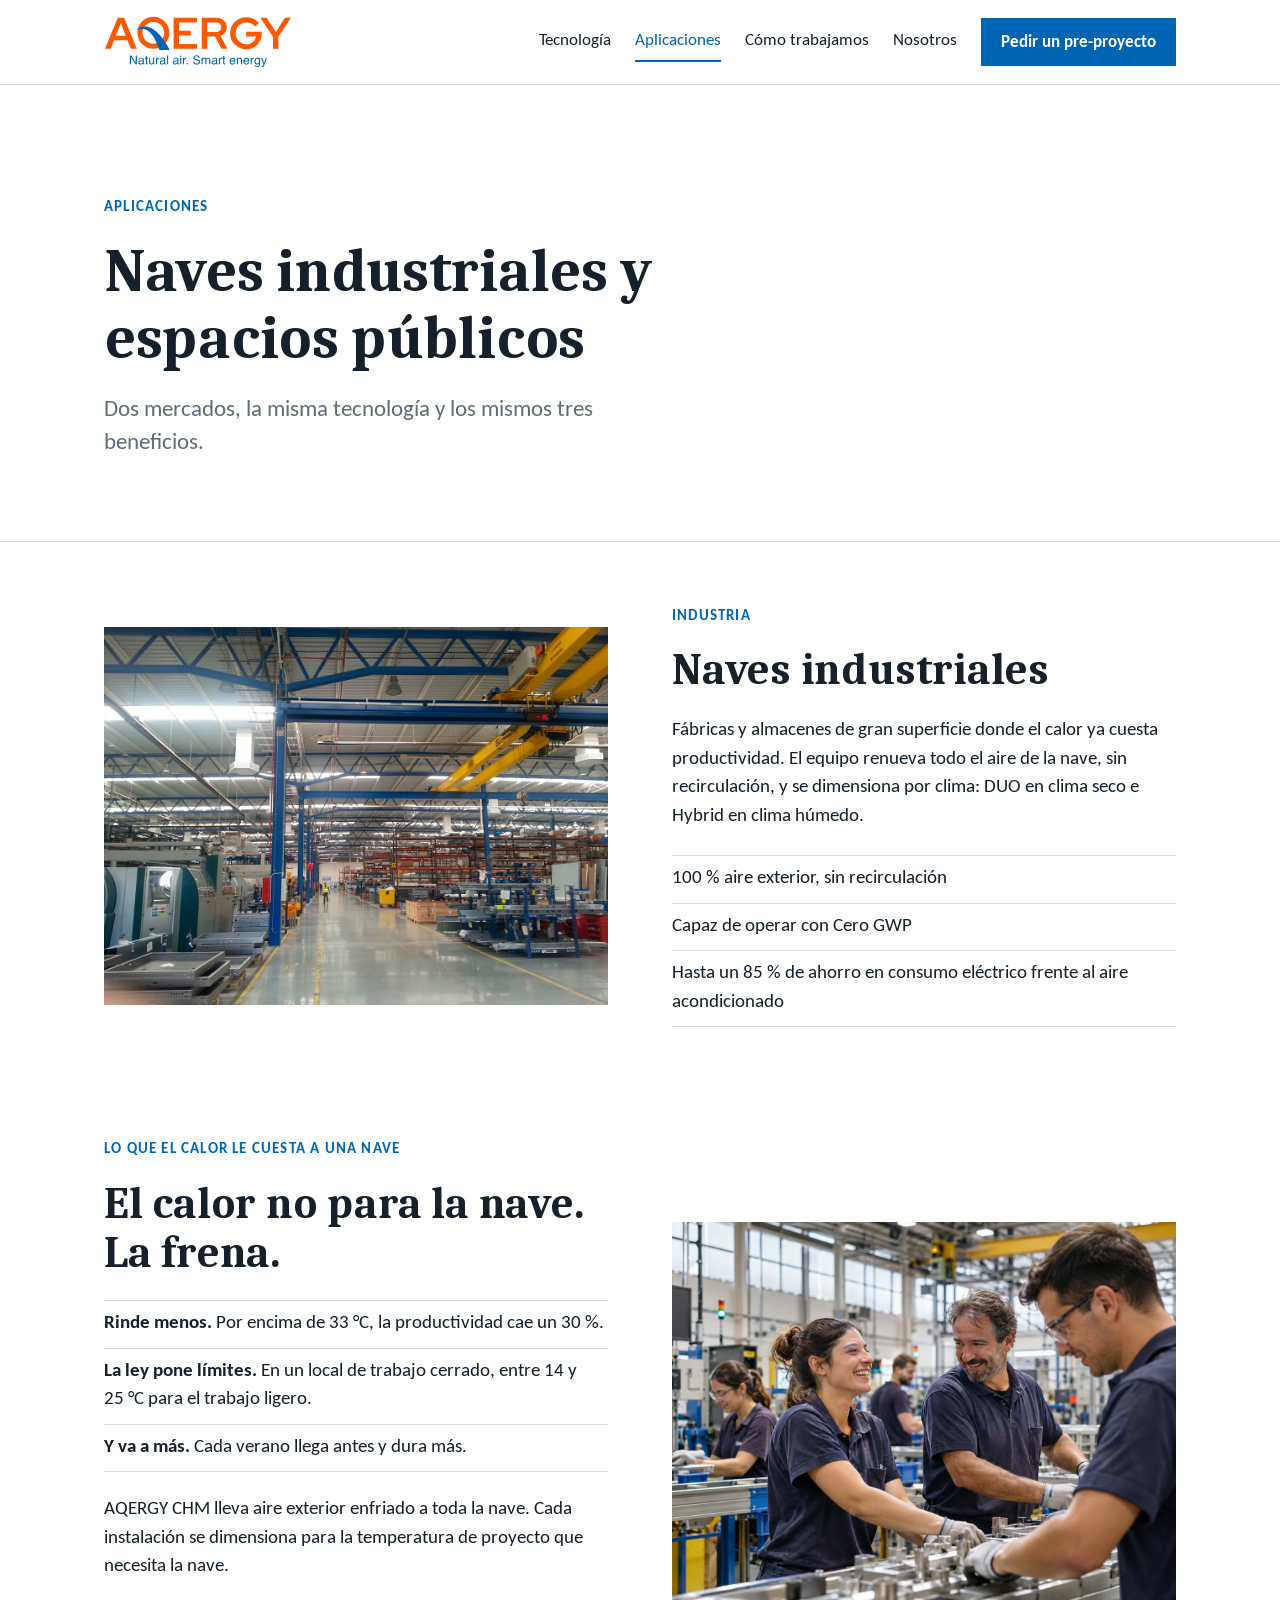
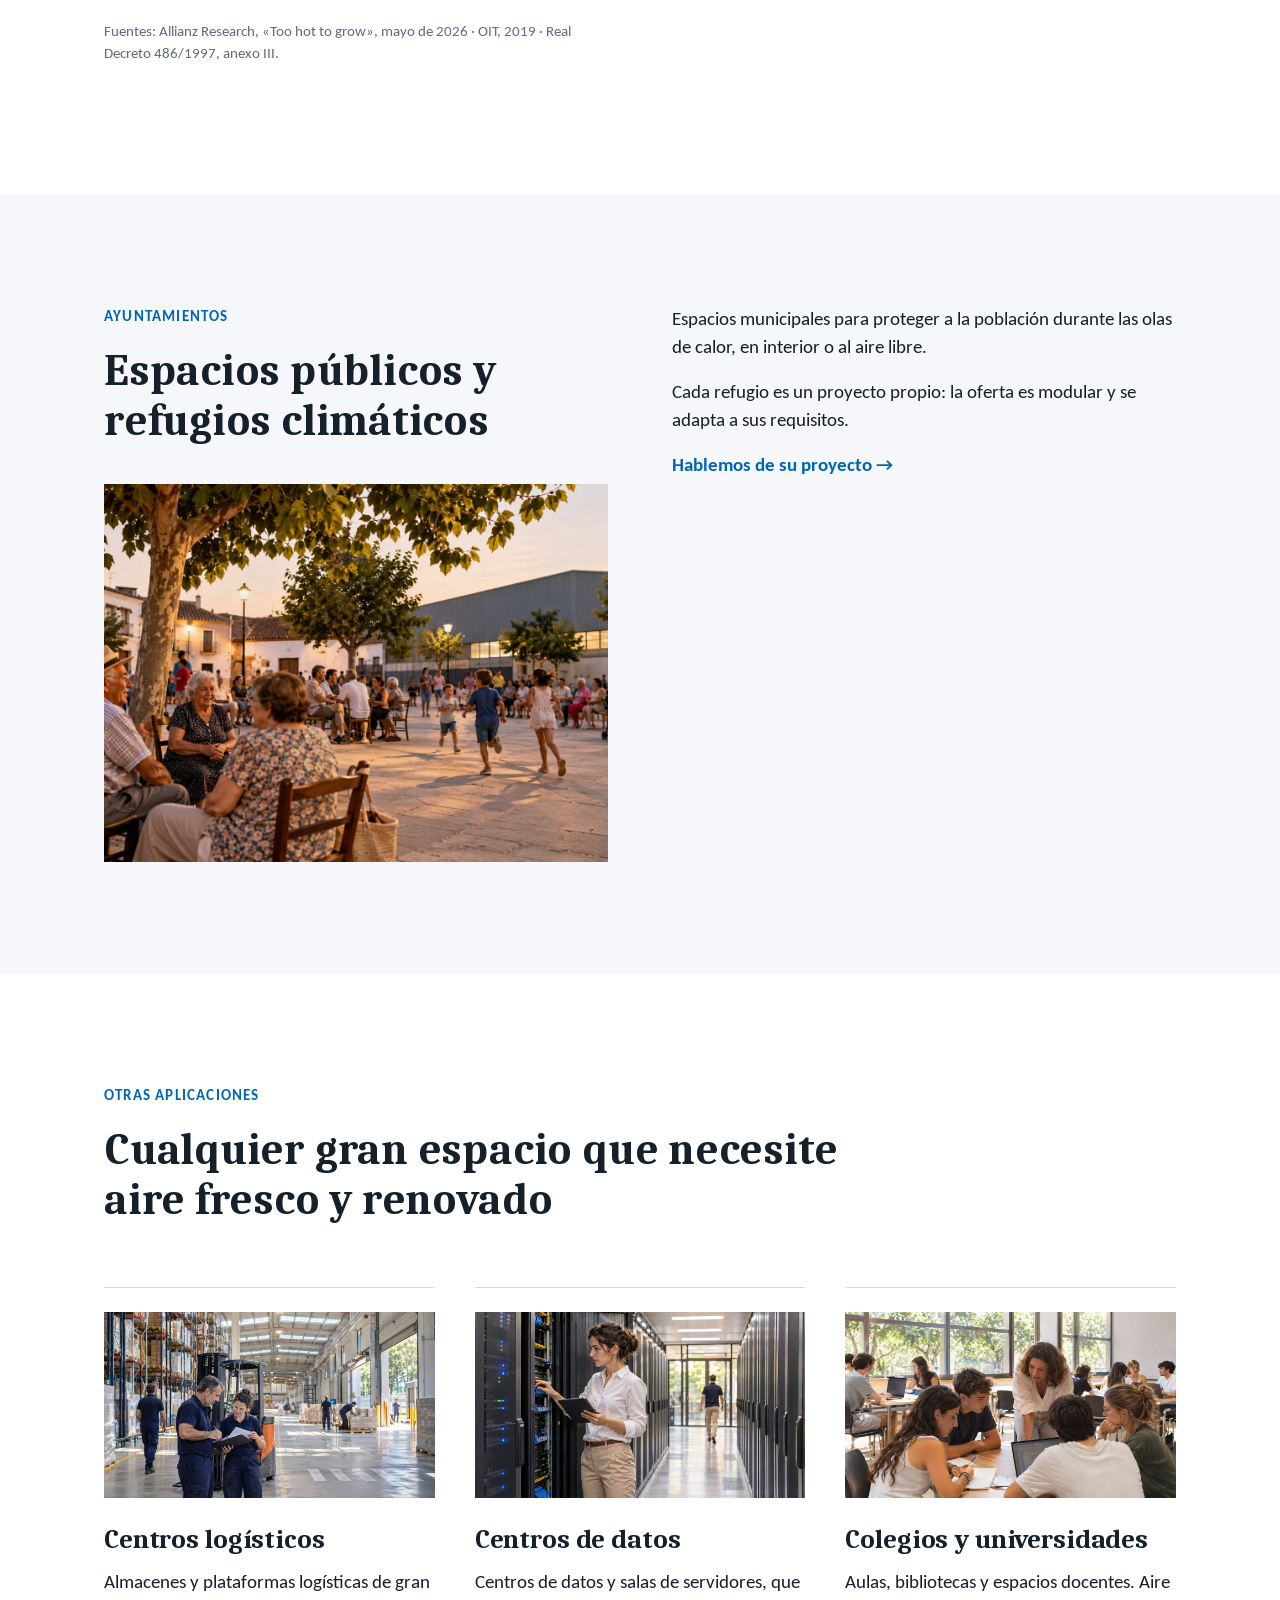
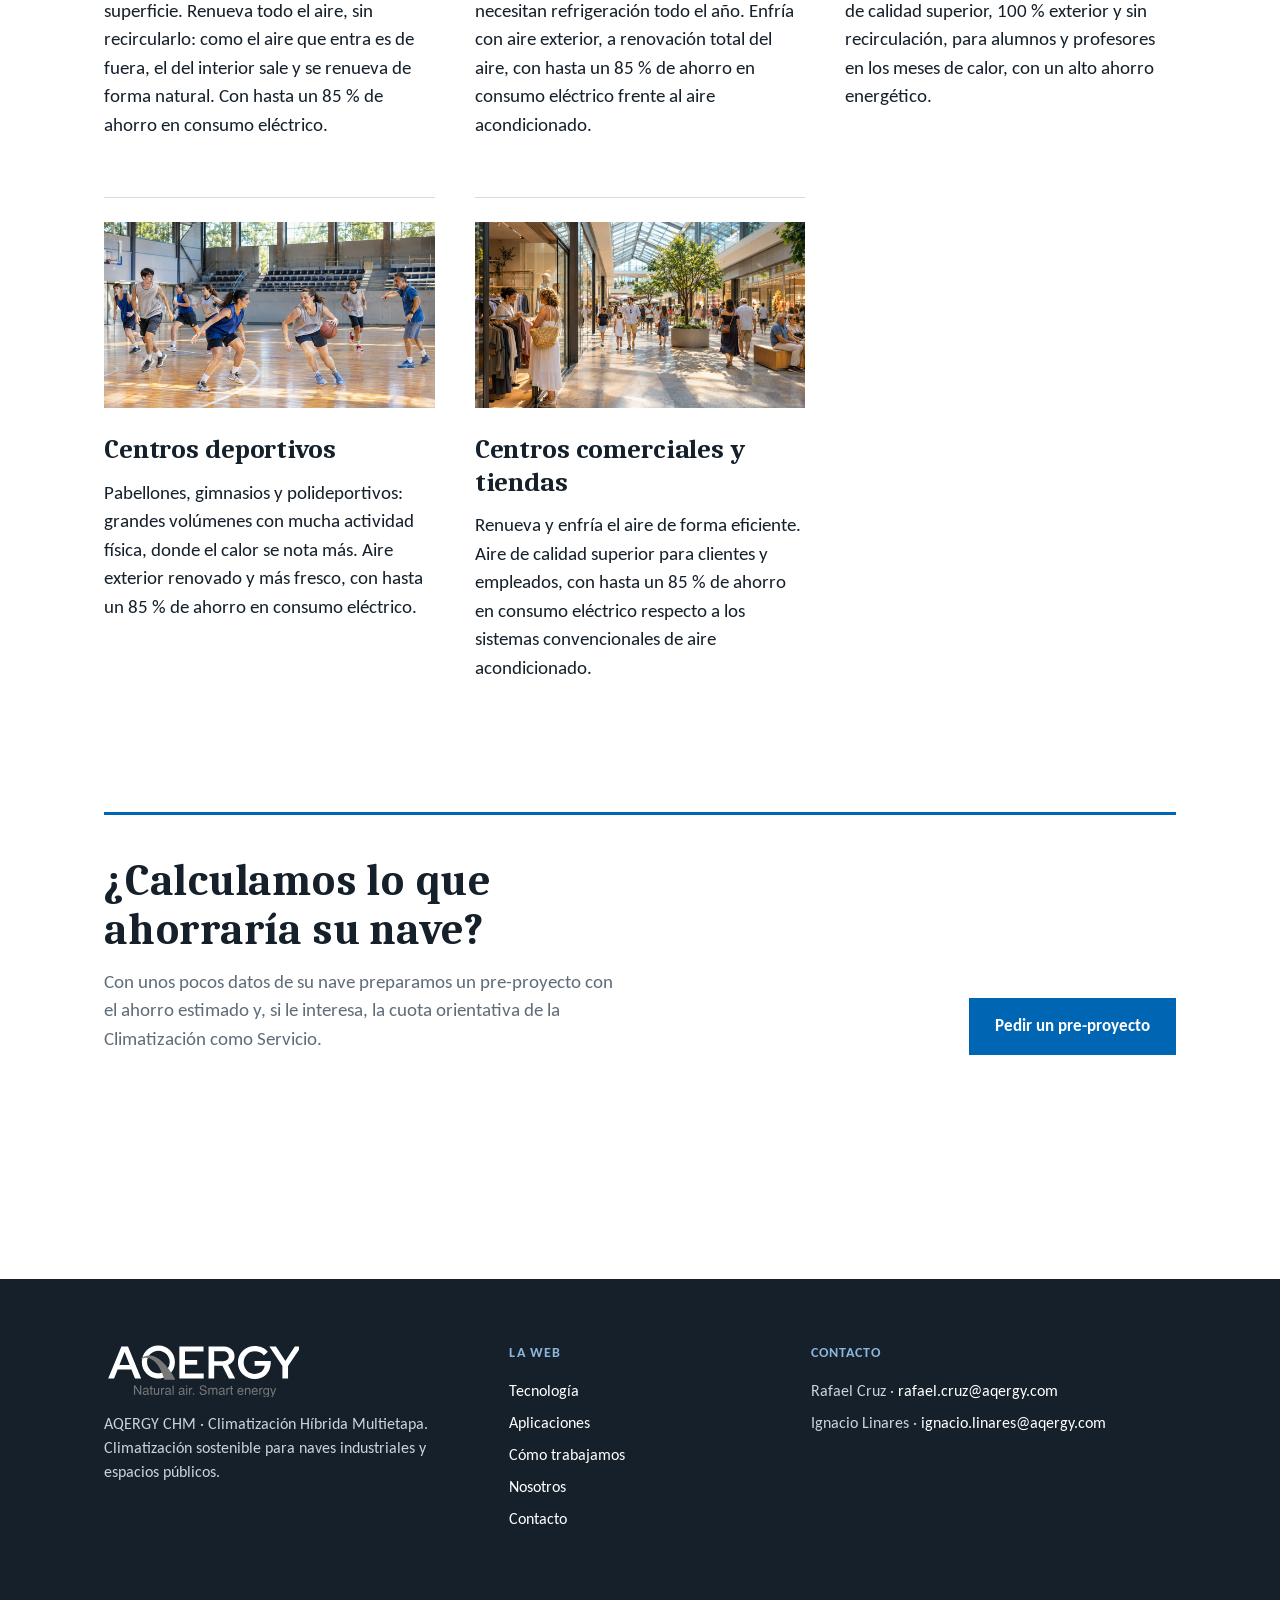
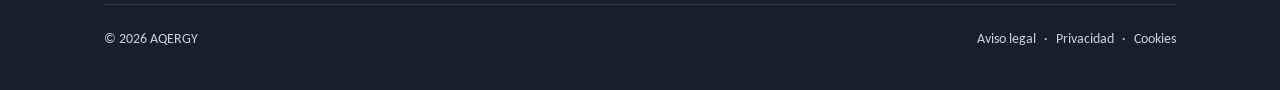
==== aplicaciones/index.html @ 518ebbd9 "Primera publicación de la web de AQERGY Co-Authored-By: Claude Opus 5.5 <noreply@anthropic.com>" ====
<!doctype html>
<html lang="es">
<head>
<meta charset="utf-8">
<meta name="viewport" content="width=device-width, initial-scale=1">
<title>Aplicaciones · AQERGY</title>
<meta name="description" content="Climatización sostenible para naves industriales y para espacios públicos y refugios climáticos.">
<link rel="canonical" href="https://aqergy.com/aplicaciones/">
<meta property="og:title" content="Aplicaciones · AQERGY">
<meta property="og:description" content="Climatización sostenible para naves industriales y para espacios públicos y refugios climáticos.">
<meta property="og:type" content="website">
<meta property="og:url" content="https://aqergy.com/aplicaciones/">
<meta property="og:image" content="https://aqergy.com/img/nave-cubierta-equipos.jpg">
<link rel="icon" href="/logos/favicon.svg" type="image/svg+xml">
<link rel="preload" href="/fonts/Caladea-Bold.woff2" as="font" type="font/woff2" crossorigin>
<link rel="preload" href="/fonts/Carlito-Regular.woff2" as="font" type="font/woff2" crossorigin>
<link rel="stylesheet" href="/css/aqergy.css">
</head>
<body>
<a class="salta" href="#contenido">Saltar al contenido</a>
<header class="cabecera">
  <div class="contenedor">
    <a class="marca" href="/" aria-label="AQERGY, inicio"><img src="/logos/aqergy-color.svg" alt="AQERGY · Natural air. Smart energy" width="188" height="52"></a>
    <button class="abre-menu" type="button" aria-expanded="false" aria-controls="menu">Menú</button>
    <nav class="menu" id="menu" aria-label="Principal">
      <a href="/tecnologia/">Tecnología</a>
      <a href="/aplicaciones/" aria-current="page">Aplicaciones</a>
      <a href="/como-trabajamos/">Cómo trabajamos</a>
      <a href="/nosotros/">Nosotros</a>
      <a class="boton" href="/contacto/">Pedir un pre-proyecto</a>
    </nav>
  </div>
</header>
<main id="contenido">
<section class="cabeza-pagina">
  <div class="contenedor">
    <p class="antetitulo">Aplicaciones</p>
    <h1>Naves industriales y espacios públicos</h1>
    <p class="entradilla">Dos mercados, la misma tecnología y los mismos tres beneficios.</p>
  </div>
</section>

<section class="seccion" id="naves">
  <div class="contenedor dos centro">
    <img class="foto-marco" src="/img/nave-interior.jpg" alt="Interior de una nave industrial de gran superficie" width="1200" height="900" loading="lazy">
    <div>
      <p class="antetitulo">Industria</p>
      <h2>Naves industriales</h2>
      <p style="margin-top:var(--space-3)">Fábricas y almacenes de gran superficie donde el calor ya cuesta productividad. El equipo renueva todo el aire de la nave, sin recirculación, y se dimensiona por clima: DUO en clima seco e Hybrid en clima húmedo.</p>
      <ul class="lista compacta" style="margin-top:var(--space-3)">
        <li>100 % aire exterior, sin recirculación</li>
        <li>Capaz de operar con Cero GWP</li>
        <li>Hasta un 85 % de ahorro en consumo eléctrico frente al aire acondicionado</li>
      </ul>
    </div>
  </div>
</section>

<section class="seccion">
  <div class="contenedor dos centro">
    <div>
      <p class="antetitulo">Lo que el calor le cuesta a una nave</p>
      <h2>El calor no para la nave. La frena.</h2>
      <ul class="lista compacta" style="margin-top:var(--space-3)">
        <li><strong>Rinde menos.</strong> Por encima de 33&nbsp;°C, la productividad cae un 30&nbsp;%.</li>
        <li><strong>La ley pone límites.</strong> En un local de trabajo cerrado, entre 14 y 25&nbsp;°C para el trabajo ligero.</li>
        <li><strong>Y va a más.</strong> Cada verano llega antes y dura más.</li>
      </ul>
      <p style="margin-top:var(--space-3)">AQERGY CHM lleva aire exterior enfriado a toda la nave. Cada instalación se dimensiona para la temperatura de proyecto que necesita la nave.</p>
      <p class="fuente">Fuentes: Allianz Research, «Too hot to grow», mayo de 2026 · OIT, 2019 · Real Decreto 486/1997, anexo III.</p>
    </div>
    <figure class="ilus">
      <img class="foto-marco" src="/img/ilus-equipo-a-gusto.jpg" alt="Un equipo de operarios trabaja a gusto en una nave" width="1448" height="1086" loading="lazy">
    </figure>
  </div>
</section>

<section class="seccion tinte" id="espacios-publicos">
  <div class="contenedor dos">
    <div>
      <p class="antetitulo">Ayuntamientos</p>
      <h2>Espacios públicos y refugios climáticos</h2>
      <figure class="ilus" style="margin-top:var(--space-4)">
        <img class="foto-marco" src="/img/ilus-plaza-verano.jpg" alt="Vecinos en una plaza en una tarde de verano" width="1600" height="900" loading="lazy">
      </figure>
    </div>
    <div>
      <p>Espacios municipales para proteger a la población durante las olas de calor, en interior o al aire libre.</p>
      <p>Cada refugio es un proyecto propio: la oferta es modular y se adapta a sus requisitos.</p>
      <a class="enlace-flecha" href="/contacto/">Hablemos de su proyecto</a>
    </div>
  </div>
</section>

<section class="seccion">
  <div class="contenedor">
    <div class="cabeza-seccion">
      <p class="antetitulo">Otras aplicaciones</p>
      <h2>Cualquier gran espacio que necesite aire fresco y renovado</h2>
    </div>
    <div class="tres">
      <div class="tarjeta" id="logistica">
        <img class="foto-tarjeta" src="/img/apl-logistica.jpg" alt="Dos operarios revisan un pedido junto a una carretilla en un centro logístico" width="1200" height="800" loading="lazy">
        <h3>Centros logísticos</h3>
        <p>Almacenes y plataformas logísticas de gran superficie. Renueva todo el aire, sin recircularlo: como el aire que entra es de fuera, el del interior sale y se renueva de forma natural. Con hasta un 85&nbsp;% de ahorro en consumo eléctrico.</p>
      </div>
      <div class="tarjeta" id="centros-de-datos">
        <img class="foto-tarjeta" src="/img/apl-centros-de-datos.jpg" alt="Una técnica revisa un armario de servidores en un centro de datos" width="1200" height="800" loading="lazy">
        <h3>Centros de datos</h3>
        <p>Centros de datos y salas de servidores, que necesitan refrigeración todo el año. Enfría con aire exterior, a renovación total del aire, con hasta un 85&nbsp;% de ahorro en consumo eléctrico frente al aire acondicionado.</p>
      </div>
      <div class="tarjeta" id="educacion">
        <img class="foto-tarjeta" src="/img/apl-educacion.jpg" alt="Estudiantes trabajan en grupo en un aula luminosa con su profesora" width="1200" height="800" loading="lazy">
        <h3>Colegios y universidades</h3>
        <p>Aulas, bibliotecas y espacios docentes. Aire de calidad superior, 100&nbsp;% exterior y sin recirculación, para alumnos y profesores en los meses de calor, con un alto ahorro energético.</p>
      </div>
      <div class="tarjeta" id="deporte">
        <img class="foto-tarjeta" src="/img/apl-deporte.jpg" alt="Un equipo de baloncesto entrena en un pabellón deportivo" width="1200" height="800" loading="lazy">
        <h3>Centros deportivos</h3>
        <p>Pabellones, gimnasios y polideportivos: grandes volúmenes con mucha actividad física, donde el calor se nota más. Aire exterior renovado y más fresco, con hasta un 85&nbsp;% de ahorro en consumo eléctrico.</p>
      </div>
      <div class="tarjeta" id="comercio">
        <img class="foto-tarjeta" src="/img/apl-comercio.jpg" alt="Gente paseando y comprando en la galería de un centro comercial" width="1200" height="800" loading="lazy">
        <h3>Centros comerciales y tiendas</h3>
        <p>Renueva y enfría el aire de forma eficiente. Aire de calidad superior para clientes y empleados, con hasta un 85&nbsp;% de ahorro en consumo eléctrico respecto a los sistemas convencionales de aire acondicionado.</p>
      </div>
    </div>
  </div>
</section>

<section class="seccion">
  <div class="contenedor">
    <div class="cierre">
      <div>
        <h2>¿Calculamos lo que ahorraría su nave?</h2>
        <p>Con unos pocos datos de su nave preparamos un pre-proyecto con el ahorro estimado y, si le interesa, la cuota orientativa de la Climatización como Servicio.</p>
      </div>
      <a class="boton" href="/contacto/">Pedir un pre-proyecto</a>
    </div>
  </div>
</section>

</main>
<footer class="pie">
  <div class="contenedor">
    <div class="rejilla-pie">
      <div>
        <img src="/logos/aqergy-blanco.svg" alt="AQERGY · Natural air. Smart energy" width="290" height="54">
        <p>AQERGY CHM · Climatización Híbrida Multietapa.<br>Climatización sostenible para naves industriales y espacios públicos.</p>
      </div>
      <div>
        <p class="titulo-pie">La web</p>
        <ul>
          <li><a href="/tecnologia/">Tecnología</a></li>
          <li><a href="/aplicaciones/">Aplicaciones</a></li>
          <li><a href="/como-trabajamos/">Cómo trabajamos</a></li>
          <li><a href="/nosotros/">Nosotros</a></li>
          <li><a href="/contacto/">Contacto</a></li>
        </ul>
      </div>
      <div>
        <p class="titulo-pie">Contacto</p>
        <ul>
          <li>Rafael Cruz · <a href="mailto:rafael.cruz@aqergy.com">rafael.cruz@aqergy.com</a></li>
          <li>Ignacio Linares · <a href="mailto:ignacio.linares@aqergy.com">ignacio.linares@aqergy.com</a></li>
        </ul>
      </div>
    </div>
    <div class="legal">
      <span>© 2026 AQERGY</span>
      <span class="enlaces-legales"><a href="/aviso-legal/">Aviso legal</a><a href="/privacidad/">Privacidad</a><a href="/cookies/">Cookies</a></span>
    </div>
  </div>
</footer>
<script src="/js/aqergy.js" defer></script>
</body>
</html>
---- css/aqergy.css ----
/* AQERGY · web aqergy.com
   Tokens del sistema de diseño AQERGY (claude.ai, 25/11/2026): maqueta editorial,
   Caladea en titulares y cifras, Carlito en el texto, azul de trabajo, un solo
   énfasis naranja por página, cajas rectas y filetes finos. */

/* Fuentes servidas desde la propia web (no desde Google): Caladea (Apache 2.0) y Carlito (SIL OFL 1.1). */
@font-face { font-family: Caladea; src: url("/fonts/Caladea-Regular.woff2") format("woff2"); font-weight: 400; font-style: normal; font-display: swap; }
@font-face { font-family: Caladea; src: url("/fonts/Caladea-Bold.woff2") format("woff2"); font-weight: 700; font-style: normal; font-display: swap; }
@font-face { font-family: Carlito; src: url("/fonts/Carlito-Regular.woff2") format("woff2"); font-weight: 400; font-style: normal; font-display: swap; }
@font-face { font-family: Carlito; src: url("/fonts/Carlito-Bold.woff2") format("woff2"); font-weight: 700; font-style: normal; font-display: swap; }

:root {
  --brand-orange: #fe5900;
  --brand-blue: #0065b3;
  --orange-text: #c24100;
  --orange-100: #ffeadf;
  --blue-300: #8db6dc;
  --blue-100: #eaf1f8;
  --surface-100: #ffffff;
  --surface-200: #f5f7fa;
  --hairline: #d3dce5;
  --ink: #15202b;
  --muted: #5f6d7a;
  --on-dark: #ffffff;

  --display: Caladea, Cambria, Georgia, serif;
  --body: Carlito, Calibri, Arial, sans-serif;

  --alto-cabecera: 84px;
  --space-1: 8px;
  --space-2: 16px;
  --space-3: 24px;
  --space-4: 40px;
  --space-5: 64px;
  --space-6: 112px;

  --ancho: 1200px;
  --gutter: clamp(16px, 5vw, 72px);
}

*, *::before, *::after { box-sizing: border-box; }
html { -webkit-text-size-adjust: 100%; scroll-behavior: smooth; }
body {
  margin: 0;
  background: var(--surface-100);
  color: var(--ink);
  font-family: var(--body);
  font-size: 19px;
  line-height: 1.5;
  -webkit-font-smoothing: antialiased;
}
img { max-width: 100%; height: auto; display: block; }
a { color: var(--brand-blue); text-underline-offset: 3px; }
a:hover { color: var(--ink); }
:focus-visible { outline: 3px solid var(--brand-blue); outline-offset: 3px; }

.contenedor { max-width: var(--ancho); margin: 0 auto; padding: 0 var(--gutter); }
.salta { position: absolute; left: -9999px; }
.salta:focus { left: var(--space-2); top: var(--space-2); background: var(--ink); color: var(--on-dark); padding: 8px 12px; z-index: 10; }

/* ---------- tipografía ---------- */
h1, h2, h3, .cifra { font-family: var(--display); font-weight: 700; line-height: 1.12; margin: 0; letter-spacing: -0.005em; }
h1 { font-size: clamp(36px, 5.2vw, 60px); }
h2 { font-size: clamp(30px, 3.8vw, 44px); }
h3 { font-size: clamp(22px, 2.2vw, 27px); line-height: 1.2; }
p { margin: 0 0 var(--space-2); }
.antetitulo {
  font-family: var(--body); font-weight: 700; font-size: 15px; letter-spacing: 0.08em;
  text-transform: uppercase; color: var(--brand-blue); margin: 0 0 var(--space-2);
}
.entradilla { font-size: clamp(20px, 1.8vw, 23px); line-height: 1.45; color: var(--muted); max-width: 46ch; }
.texto { max-width: 66ch; }
.nota { font-size: 15px; color: var(--muted); }

/* ---------- cabecera ---------- */
.cabecera { border-bottom: 1px solid var(--hairline); background: var(--surface-100); position: sticky; top: 0; z-index: 5; }
.cabecera .contenedor { display: flex; align-items: center; justify-content: space-between; height: var(--alto-cabecera); }
.marca img { height: 52px; width: auto; display: block; }
@media (max-width: 700px) { .marca img { height: 44px; } }
.menu { display: flex; gap: var(--space-3); align-items: center; }
.menu a { color: var(--ink); text-decoration: none; font-size: 17px; padding: 6px 0; border-bottom: 2px solid transparent; }
.menu a:hover { color: var(--brand-blue); }
.menu a[aria-current="page"] { color: var(--brand-blue); border-bottom-color: var(--brand-blue); }
.menu a.boton { border-bottom: 0; padding: 10px 18px; color: var(--on-dark); }
.menu a.boton:hover, .menu a.boton[aria-current="page"] { color: var(--on-dark); background: var(--ink); border-color: var(--ink); }
.abre-menu { display: none; background: none; border: 1px solid var(--hairline); padding: 8px 12px; font: 600 16px var(--body); color: var(--ink); cursor: pointer; }

@media (max-width: 900px) {
  .abre-menu { display: block; }
  .menu {
    display: none; position: absolute; top: var(--alto-cabecera); left: 0; right: 0; background: var(--surface-100);
    flex-direction: column; align-items: stretch; gap: 0; padding: var(--space-1) var(--gutter) var(--space-3);
    border-bottom: 1px solid var(--hairline);
  }
  .menu.abierto { display: flex; }
  .menu a { padding: 14px 0; border-bottom: 1px solid var(--hairline); font-size: 19px; }
  .menu a[aria-current="page"] { border-bottom-color: var(--hairline); }
  .menu a.boton { margin-top: var(--space-2); text-align: center; }
}

/* ---------- botones ---------- */
.boton {
  display: inline-block; background: var(--brand-blue); color: var(--on-dark); text-decoration: none;
  font-weight: 700; font-size: 17px; padding: 14px 24px; border: 2px solid var(--brand-blue); border-radius: 0;
  cursor: pointer; font-family: var(--body);
}
.boton:hover { background: var(--ink); border-color: var(--ink); color: var(--on-dark); }
.boton.secundario { background: transparent; color: var(--brand-blue); }
.boton.secundario:hover { background: var(--blue-100); color: var(--ink); border-color: var(--brand-blue); }
.enlace-flecha { font-weight: 700; text-decoration: none; }
.enlace-flecha::after { content: " →"; }

/* ---------- secciones ---------- */
.seccion { padding: var(--space-6) 0; }
.seccion.tinte { background: var(--surface-200); }
.seccion.azul-claro { background: var(--blue-100); }
.seccion:not(.tinte):not(.azul-claro) + .seccion:not(.tinte):not(.azul-claro) { padding-top: 0; }
.cabeza-pagina + .seccion:not(.tinte):not(.azul-claro) { padding-top: var(--space-5); }
.pie { margin-top: 0; }
main > .seccion:last-child:not(.tinte):not(.azul-claro) { padding-bottom: var(--space-6); }
.cabeza-seccion { max-width: 760px; margin-bottom: var(--space-5); }
.cabeza-seccion h2 + p { margin-top: var(--space-3); }

@media (max-width: 700px) {
  body { font-size: 18px; }
  .seccion { padding: var(--space-5) 0; }
  .cabeza-seccion { margin-bottom: var(--space-4); }
}

/* ---------- portada ---------- */
.portada { display: grid; grid-template-columns: 1.25fr 1fr; min-height: min(640px, calc(100vh - var(--alto-cabecera))); }
.portada .texto-portada { padding: var(--space-6) var(--space-5) var(--space-6) max(var(--gutter), calc((100vw - var(--ancho)) / 2 + var(--gutter))); display: flex; flex-direction: column; justify-content: center; }
.portada h1 { max-width: 21ch; font-size: clamp(34px, 4.1vw, 56px); }
.portada .entradilla { margin-top: var(--space-3); }
.portada .acciones { margin-top: var(--space-4); display: flex; gap: var(--space-2); flex-wrap: wrap; }
.portada .foto { background: var(--surface-200) center / cover no-repeat; min-height: 320px; }
@media (max-width: 900px) {
  .portada { grid-template-columns: 1fr; min-height: 0; }
  .portada .texto-portada { padding: var(--space-5) var(--gutter); }
  .portada .foto { min-height: 260px; order: 2; }
}

/* cabecera de página interior */
.cabeza-pagina { padding: var(--space-6) 0 var(--space-5); border-bottom: 1px solid var(--hairline); }
.cabeza-pagina h1 { max-width: 20ch; }
.cabeza-pagina .entradilla { margin-top: var(--space-3); }
@media (max-width: 700px) { .cabeza-pagina { padding: var(--space-5) 0 var(--space-4); } }

/* ---------- los tres beneficios (bloque fijo) ---------- */
.beneficios { display: grid; grid-template-columns: repeat(3, 1fr); gap: var(--space-4); }
.beneficio { border-top: 3px solid var(--ink); padding-top: var(--space-3); }
.beneficio .icono { width: 36px; height: 36px; color: var(--brand-blue); margin-bottom: var(--space-2); }
.beneficio .antetitulo { color: var(--muted); margin-bottom: var(--space-1); }
.beneficio .cifra { font-size: clamp(40px, 4.4vw, 56px); color: var(--ink); margin-bottom: var(--space-2); }
.beneficio p { color: var(--muted); margin: 0; max-width: 30ch; }
.beneficio.clave { border-top-color: var(--brand-blue); }
.beneficio.clave .antetitulo { color: var(--brand-blue); }
.beneficio.clave .cifra { color: var(--brand-orange); }
@media (max-width: 800px) { .beneficios { grid-template-columns: 1fr; gap: var(--space-4); } }

/* ---------- rejillas ---------- */
.dos { display: grid; grid-template-columns: 1fr 1fr; gap: var(--space-5); align-items: start; }
.dos.centro { align-items: center; }
.tres { display: grid; grid-template-columns: repeat(3, 1fr); gap: var(--space-4); }
.cuatro { display: grid; grid-template-columns: repeat(4, 1fr); gap: var(--space-3); }
@media (max-width: 900px) {
  .dos, .tres { grid-template-columns: 1fr; gap: var(--space-4); }
  .cuatro { grid-template-columns: 1fr 1fr; }
}
@media (max-width: 520px) { .cuatro { grid-template-columns: 1fr; } }

/* ---------- datos con fuente ---------- */
.datos { display: grid; grid-template-columns: repeat(2, 1fr); gap: var(--space-4); }
.dato { border-top: 3px solid var(--ink); padding-top: var(--space-3); }
.dato .cifra { font-size: clamp(44px, 5vw, 64px); margin-bottom: var(--space-1); color: var(--ink); }
.dato p { color: var(--muted); margin: 0; }
.fuente { margin-top: var(--space-4); font-size: 15px; color: var(--muted); }
@media (max-width: 700px) { .datos { grid-template-columns: 1fr; } }

/* ---------- tarjetas y cajas (rectas, sin sombra) ---------- */
.caja { background: var(--surface-200); padding: var(--space-4); }
.caja.azul { background: var(--blue-100); }
.caja h3 { margin-bottom: var(--space-2); }
.caja p:last-child, .caja ul:last-child { margin-bottom: 0; }
.tarjeta { border-top: 1px solid var(--hairline); padding-top: var(--space-3); }
.tarjeta h3 { margin-bottom: var(--space-2); }
.tarjeta .enlace-flecha { display: inline-block; margin-top: var(--space-1); }

.lista { list-style: none; padding: 0; margin: 0; }
.lista li { padding: 12px 0; border-bottom: 1px solid var(--hairline); }
.lista li:first-child { border-top: 1px solid var(--hairline); }
.lista.compacta li { padding: 9px 0; }

.foto-marco { width: 100%; aspect-ratio: 4 / 3; object-fit: cover; }
.foto-marco.alta { aspect-ratio: 3 / 4; }
.foto-ancha { width: 100%; aspect-ratio: 21 / 8; object-fit: cover; }
@media (max-width: 700px) { .foto-ancha { aspect-ratio: 4 / 3; } }

/* ---------- referencia ---------- */
.referencia { display: grid; grid-template-columns: auto 1fr; gap: var(--space-5); align-items: center; border-top: 3px solid var(--brand-blue); padding-top: var(--space-4); }
.referencia .cifra { font-size: clamp(48px, 6vw, 80px); color: var(--brand-blue); }
.referencia p { margin: 0; color: var(--muted); }
@media (max-width: 700px) { .referencia { grid-template-columns: 1fr; gap: var(--space-2); } }

/* ---------- esquema de funcionamiento ---------- */
.esquema { border: 1px solid var(--hairline); padding: var(--space-4); background: var(--surface-100); }
.esquema .fila { display: grid; grid-template-columns: 170px 1fr; gap: var(--space-3); align-items: center; }
.esquema .fila + .fila { margin-top: var(--space-3); }
.esquema .rotulo { font-weight: 700; font-size: 14px; letter-spacing: 0.08em; text-transform: uppercase; color: var(--muted); }
.esquema .flujo { display: flex; align-items: center; gap: 10px; flex-wrap: wrap; }
.esquema .paso { border-radius: 999px; padding: 10px 18px; font-size: 16px; background: var(--surface-200); border: 1px solid var(--hairline); }
.esquema .paso.clave { background: var(--blue-100); border-color: var(--blue-300); font-weight: 700; }
.esquema .paso.sale { background: var(--ink); color: var(--on-dark); border-color: var(--ink); }
.esquema .flecha { color: var(--muted); font-size: 20px; }
.esquema .agua { margin: var(--space-3) 0 0 calc(170px + var(--space-3)); border-left: 3px solid var(--brand-blue); padding: 6px 0 6px 14px; font-size: 16px; color: var(--brand-blue); font-weight: 700; }
.esquema .pie-esquema { margin-top: var(--space-4); padding-top: var(--space-3); border-top: 1px solid var(--hairline); font-weight: 700; }
@media (max-width: 760px) {
  .esquema { padding: var(--space-3); }
  .esquema .fila { grid-template-columns: 1fr; gap: var(--space-1); }
  .esquema .agua { margin-left: 0; }
  .esquema .flujo { flex-direction: column; align-items: flex-start; gap: 6px; }
  .esquema .flecha { transform: rotate(90deg); margin-left: 18px; line-height: 1; }
}

/* ---------- modos y pasos numerados ---------- */
.modos { counter-reset: n; list-style: none; padding: 0; margin: 0; display: grid; grid-template-columns: repeat(4, 1fr); gap: var(--space-3); }
.modos li { counter-increment: n; border-top: 3px solid var(--ink); padding-top: var(--space-2); }
.modos li::before { content: counter(n); display: block; font-family: var(--display); font-weight: 700; font-size: 40px; color: var(--brand-blue); line-height: 1; margin-bottom: var(--space-2); }
.modos strong { display: block; font-size: 19px; margin-bottom: 4px; }
.modos span { color: var(--muted); font-size: 17px; }
@media (max-width: 900px) { .modos { grid-template-columns: 1fr 1fr; } }
@media (max-width: 520px) { .modos { grid-template-columns: 1fr; } }

/* ---------- tabla ---------- */
.tabla-envoltorio { overflow-x: auto; }
table { width: 100%; border-collapse: collapse; font-size: 17px; min-width: 520px; }
th { text-align: left; color: var(--brand-blue); font-weight: 700; padding: 12px 14px 12px 0; border-bottom: 2px solid var(--ink); }
td { padding: 12px 14px 12px 0; border-bottom: 1px solid var(--hairline); font-variant-numeric: tabular-nums; }
td:first-child { font-family: var(--display); font-weight: 700; font-size: 19px; }
caption { caption-side: bottom; text-align: left; padding-top: var(--space-2); font-size: 15px; color: var(--muted); }

/* ---------- cierre (llamada a la acción) ---------- */
.cierre { border-top: 3px solid var(--brand-blue); padding-top: var(--space-4); display: grid; grid-template-columns: 1fr auto; gap: var(--space-4); align-items: end; }
.cierre h2 { max-width: 22ch; }
.cierre p { color: var(--muted); margin: var(--space-2) 0 0; max-width: 52ch; }
@media (max-width: 760px) { .cierre { grid-template-columns: 1fr; } }

/* ---------- equipo ---------- */
.persona h3 { margin-bottom: 4px; }
.persona .ambito { font-weight: 700; font-size: 15px; letter-spacing: 0.08em; text-transform: uppercase; color: var(--brand-blue); margin-bottom: var(--space-2); }
.persona .contacto-persona { margin-top: var(--space-2); font-size: 17px; }
.persona .contacto-persona a { display: block; }

/* ---------- formulario ---------- */
form { display: grid; gap: var(--space-3); }
.campos { display: grid; grid-template-columns: 1fr 1fr; gap: var(--space-3); }
@media (max-width: 600px) { .campos { grid-template-columns: 1fr; } }
label { display: block; font-weight: 700; font-size: 16px; margin-bottom: 6px; }
input[type="text"], input[type="email"], input[type="tel"], textarea {
  width: 100%; font: 18px var(--body); color: var(--ink); background: var(--surface-100);
  border: 1px solid var(--muted); border-radius: 0; padding: 12px 14px;
}
textarea { min-height: 150px; resize: vertical; }
input:focus, textarea:focus { outline: 3px solid var(--blue-300); outline-offset: 0; border-color: var(--brand-blue); }
.acepta { display: flex; gap: 10px; align-items: flex-start; font-weight: 400; font-size: 16px; }
.acepta input { margin-top: 5px; width: 18px; height: 18px; accent-color: var(--brand-blue); }
.aviso-form { font-size: 15px; color: var(--muted); }

/* ---------- pie ---------- */
.pie { background: var(--ink); color: #c9d3dd; padding: var(--space-5) 0 var(--space-4); margin-top: var(--space-6); font-size: 16px; }
.pie a { color: var(--on-dark); text-decoration: none; }
.pie a:hover { text-decoration: underline; color: var(--on-dark); }
.pie .rejilla-pie { display: grid; grid-template-columns: 1.4fr 1fr 1.4fr; gap: var(--space-4); }
.pie img { height: 54px; width: auto; margin-bottom: var(--space-2); }
.pie .titulo-pie { font-weight: 700; font-size: 14px; letter-spacing: 0.08em; text-transform: uppercase; color: var(--blue-300); margin-bottom: var(--space-2); }
.pie ul { list-style: none; margin: 0; padding: 0; }
.pie li { margin-bottom: 8px; }
.pie .legal { margin-top: var(--space-5); padding-top: var(--space-3); border-top: 1px solid #2c3a48; font-size: 14px; display: flex; justify-content: space-between; gap: var(--space-2); flex-wrap: wrap; }
@media (max-width: 800px) { .pie .rejilla-pie { grid-template-columns: 1fr; } }

/* ---------- imágenes ilustrativas ---------- */
/* Las fotos con personas son ilustraciones generadas, no instalaciones: llevan siempre la etiqueta. */
.ilus { position: relative; margin: 0; }
.ilus img { display: block; }
.etiqueta-ilus {
  position: absolute; right: 8px; bottom: 8px; z-index: 1;
  font-size: 12px; line-height: 1; letter-spacing: 0.02em;
  padding: 5px 8px; background: rgba(21, 32, 43, 0.72); color: var(--on-dark);
}
.portada .foto { position: relative; }
.foto-tarjeta { width: 100%; aspect-ratio: 16 / 9; object-fit: cover; }
.tarjeta .ilus { margin-bottom: var(--space-3); }

.datos.tres-datos { grid-template-columns: repeat(3, 1fr); }
@media (max-width: 800px) { .datos.tres-datos { grid-template-columns: 1fr; } }
.ley { border-left: 3px solid var(--brand-blue); padding: 4px 0 4px var(--space-2); margin-top: var(--space-3); }
.modos.tres-modos { grid-template-columns: repeat(3, 1fr); gap: var(--space-4); }
.modos li strong { display: block; margin-bottom: var(--space-1); }
@media (max-width: 800px) { .modos.tres-modos { grid-template-columns: 1fr; } }

/* el claim de la marca como titular, en una sola línea */
.cabeza-pagina h1.una-linea { max-width: none; white-space: nowrap; font-size: clamp(22px, 6vw, 60px); }
.tarjeta > .foto-tarjeta { display: block; margin-bottom: var(--space-3); }

/* textos legales */
.texto-legal { max-width: 760px; }
.texto-legal h2 { font-size: 26px; margin: var(--space-5) 0 var(--space-2); }
.texto-legal h2:first-child { margin-top: 0; }
.texto-legal dl { display: grid; grid-template-columns: max-content 1fr; gap: 6px var(--space-3); margin: 0 0 var(--space-3); }
.texto-legal dt { font-weight: 700; }
.texto-legal dd { margin: 0; }
@media (max-width: 600px) { .texto-legal dl { grid-template-columns: 1fr; } .texto-legal dd { margin-bottom: var(--space-1); } }
.pie .legal a { color: inherit; }
.pie .legal .enlaces-legales a + a::before { content: "·"; margin: 0 8px; }
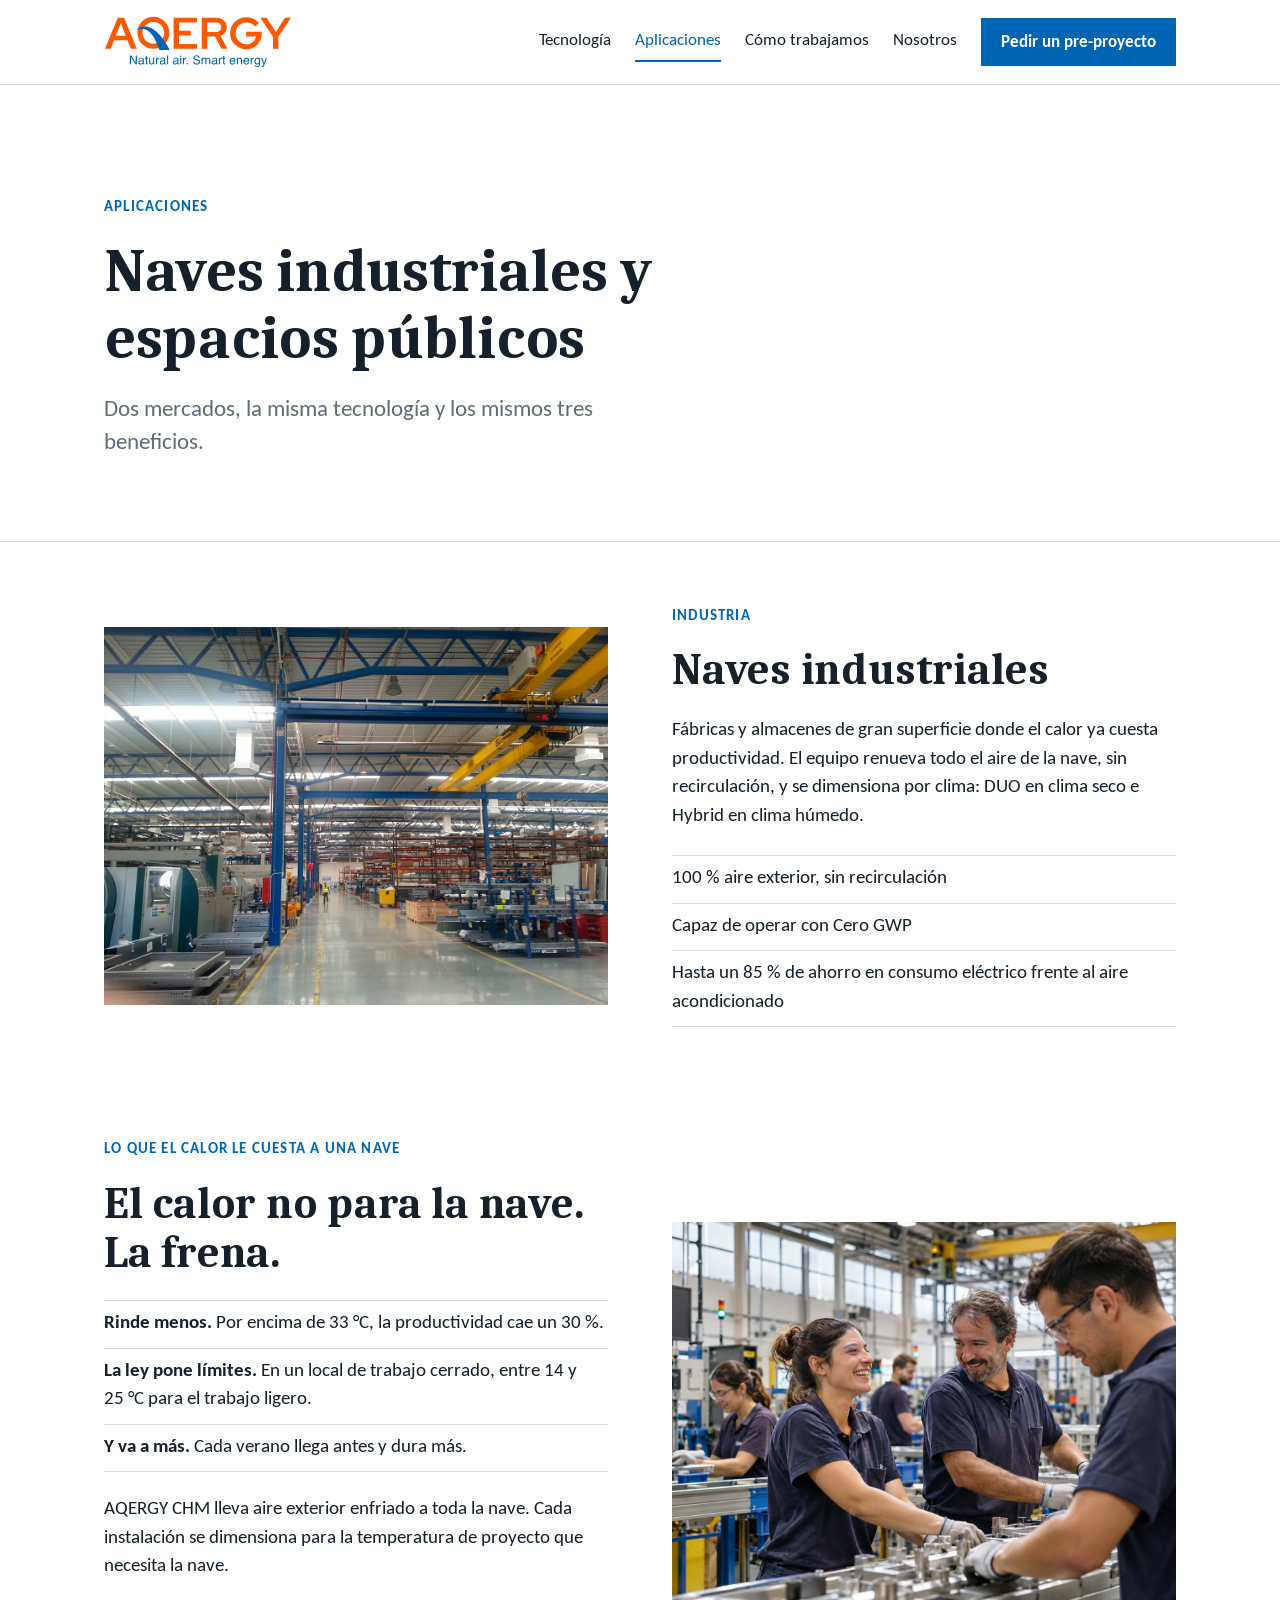
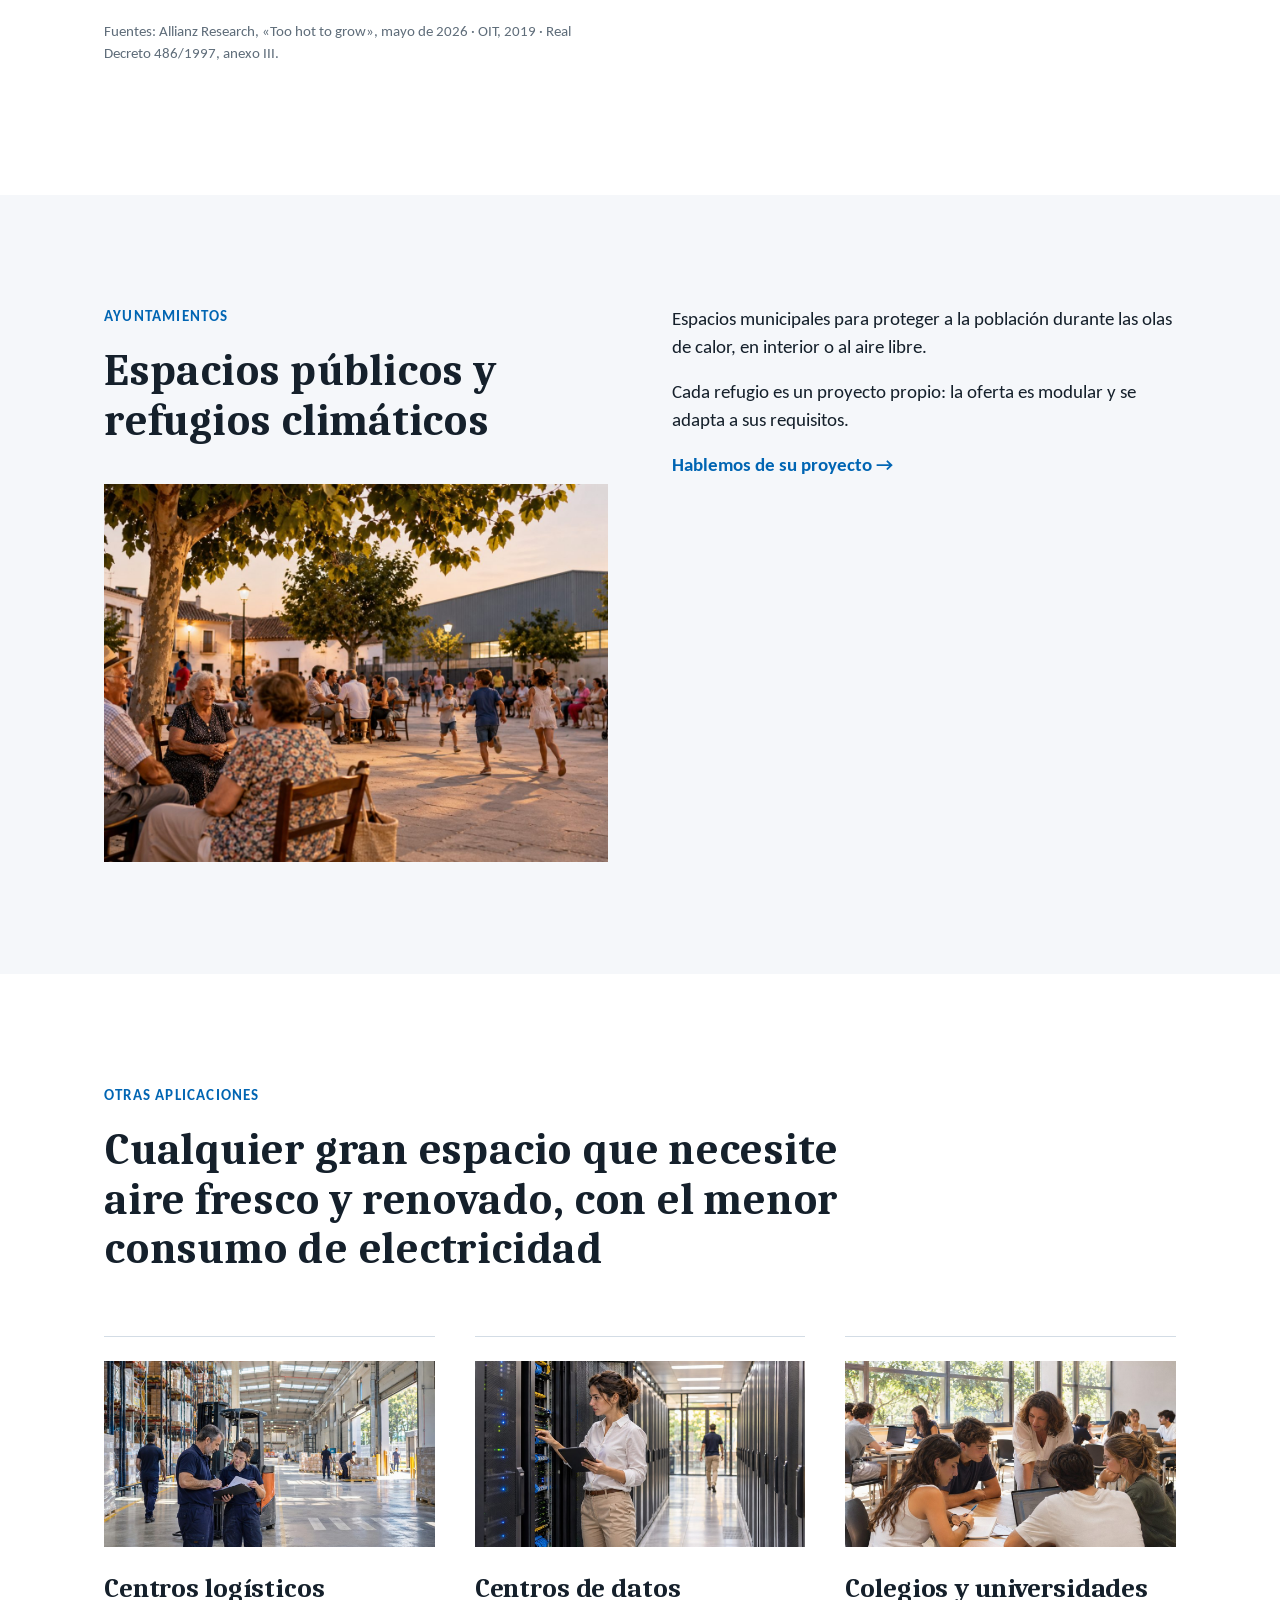
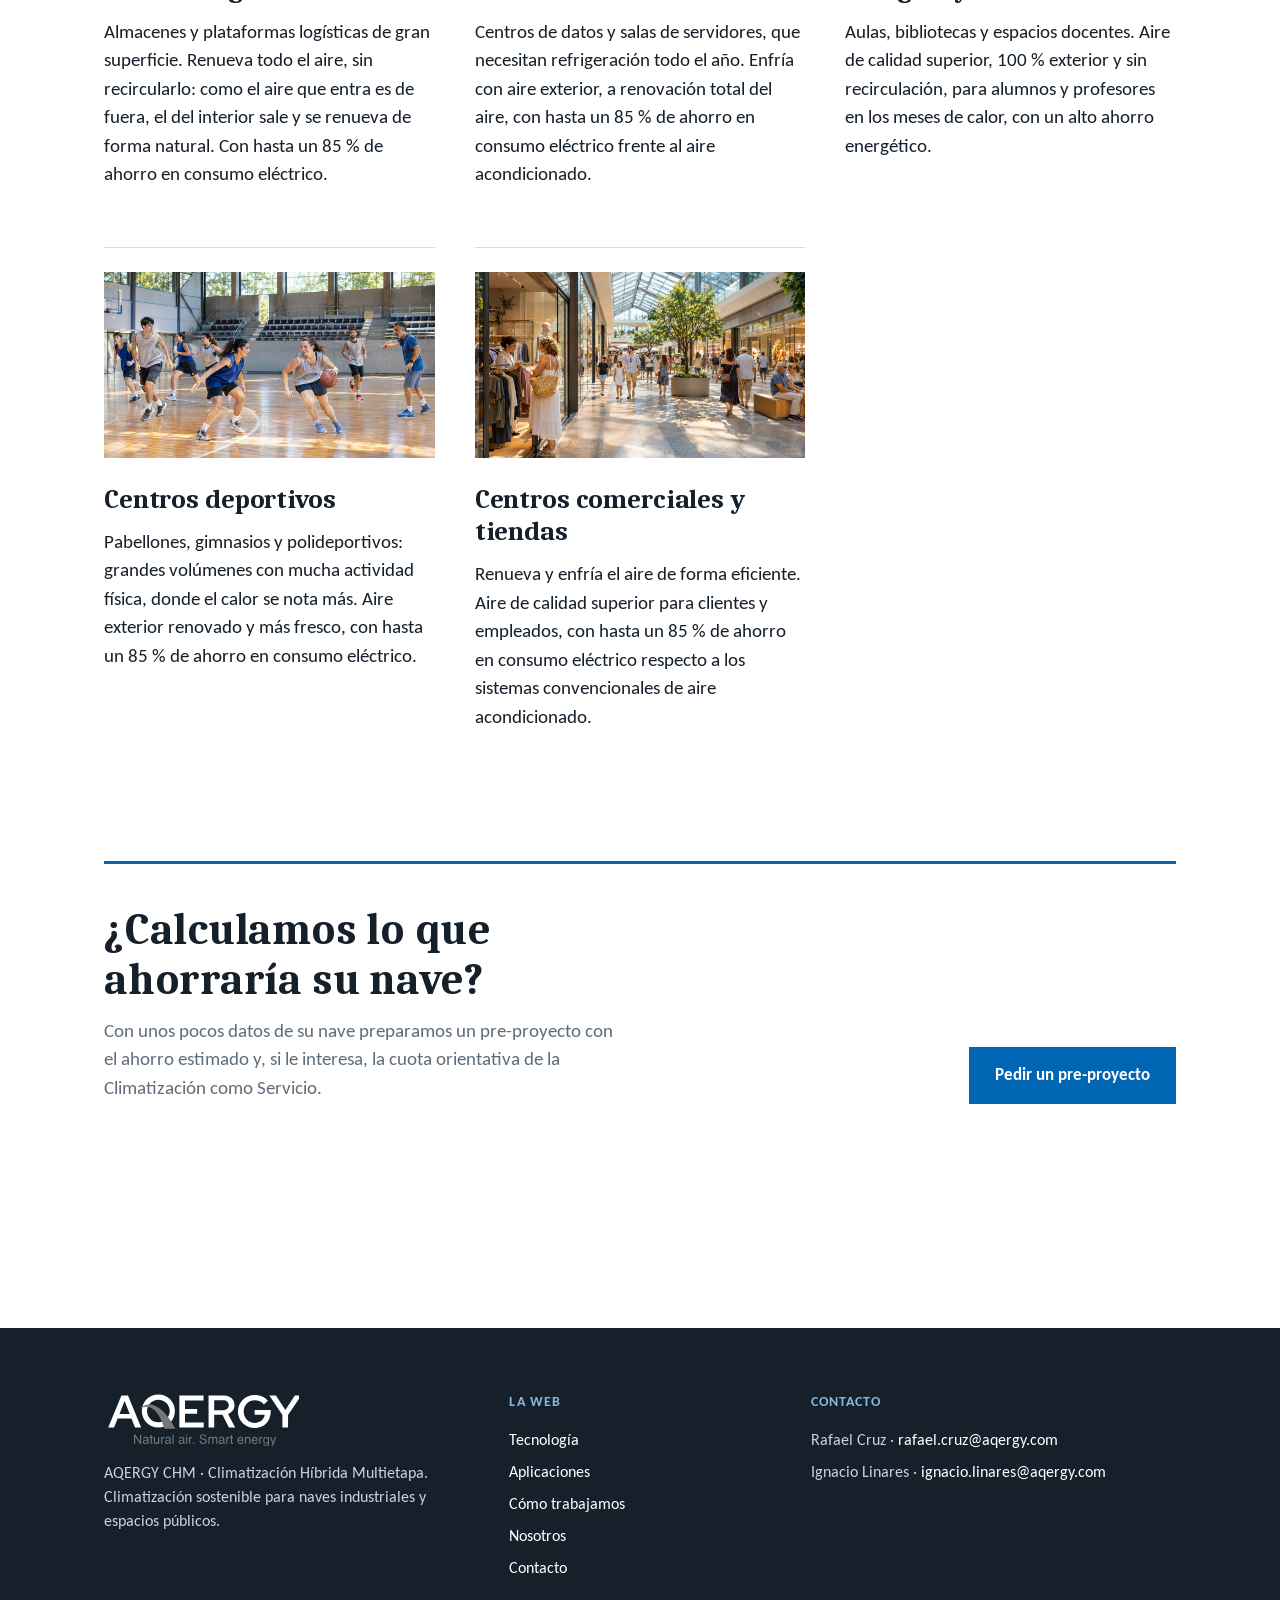
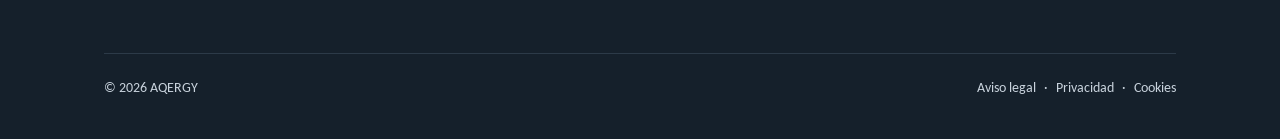
==== commit c7cabb6b: "Portada con negritas, cifras del calor en una línea, titulares de Aplicaciones y Modalidades Co-Auth" ====
--- a/aplicaciones/index.html
+++ b/aplicaciones/index.html
@@ -96,7 +96,7 @@
   <div class="contenedor">
     <div class="cabeza-seccion">
       <p class="antetitulo">Otras aplicaciones</p>
-      <h2>Cualquier gran espacio que necesite aire fresco y renovado</h2>
+      <h2>Cualquier gran espacio que necesite aire fresco y renovado, con el menor consumo de electricidad</h2>
     </div>
     <div class="tres">
       <div class="tarjeta" id="logistica">
--- a/css/aqergy.css
+++ b/css/aqergy.css
@@ -292,6 +292,7 @@
 .tarjeta .ilus { margin-bottom: var(--space-3); }
 
 .datos.tres-datos { grid-template-columns: repeat(3, 1fr); }
+.datos.tres-datos .cifra { font-size: clamp(34px, 3.6vw, 50px); white-space: nowrap; }
 @media (max-width: 800px) { .datos.tres-datos { grid-template-columns: 1fr; } }
 .ley { border-left: 3px solid var(--brand-blue); padding: 4px 0 4px var(--space-2); margin-top: var(--space-3); }
 .modos.tres-modos { grid-template-columns: repeat(3, 1fr); gap: var(--space-4); }
@@ -312,3 +313,4 @@
 @media (max-width: 600px) { .texto-legal dl { grid-template-columns: 1fr; } .texto-legal dd { margin-bottom: var(--space-1); } }
 .pie .legal a { color: inherit; }
 .pie .legal .enlaces-legales a + a::before { content: "·"; margin: 0 8px; }
+.entradilla strong { color: var(--ink); font-weight: 700; }
